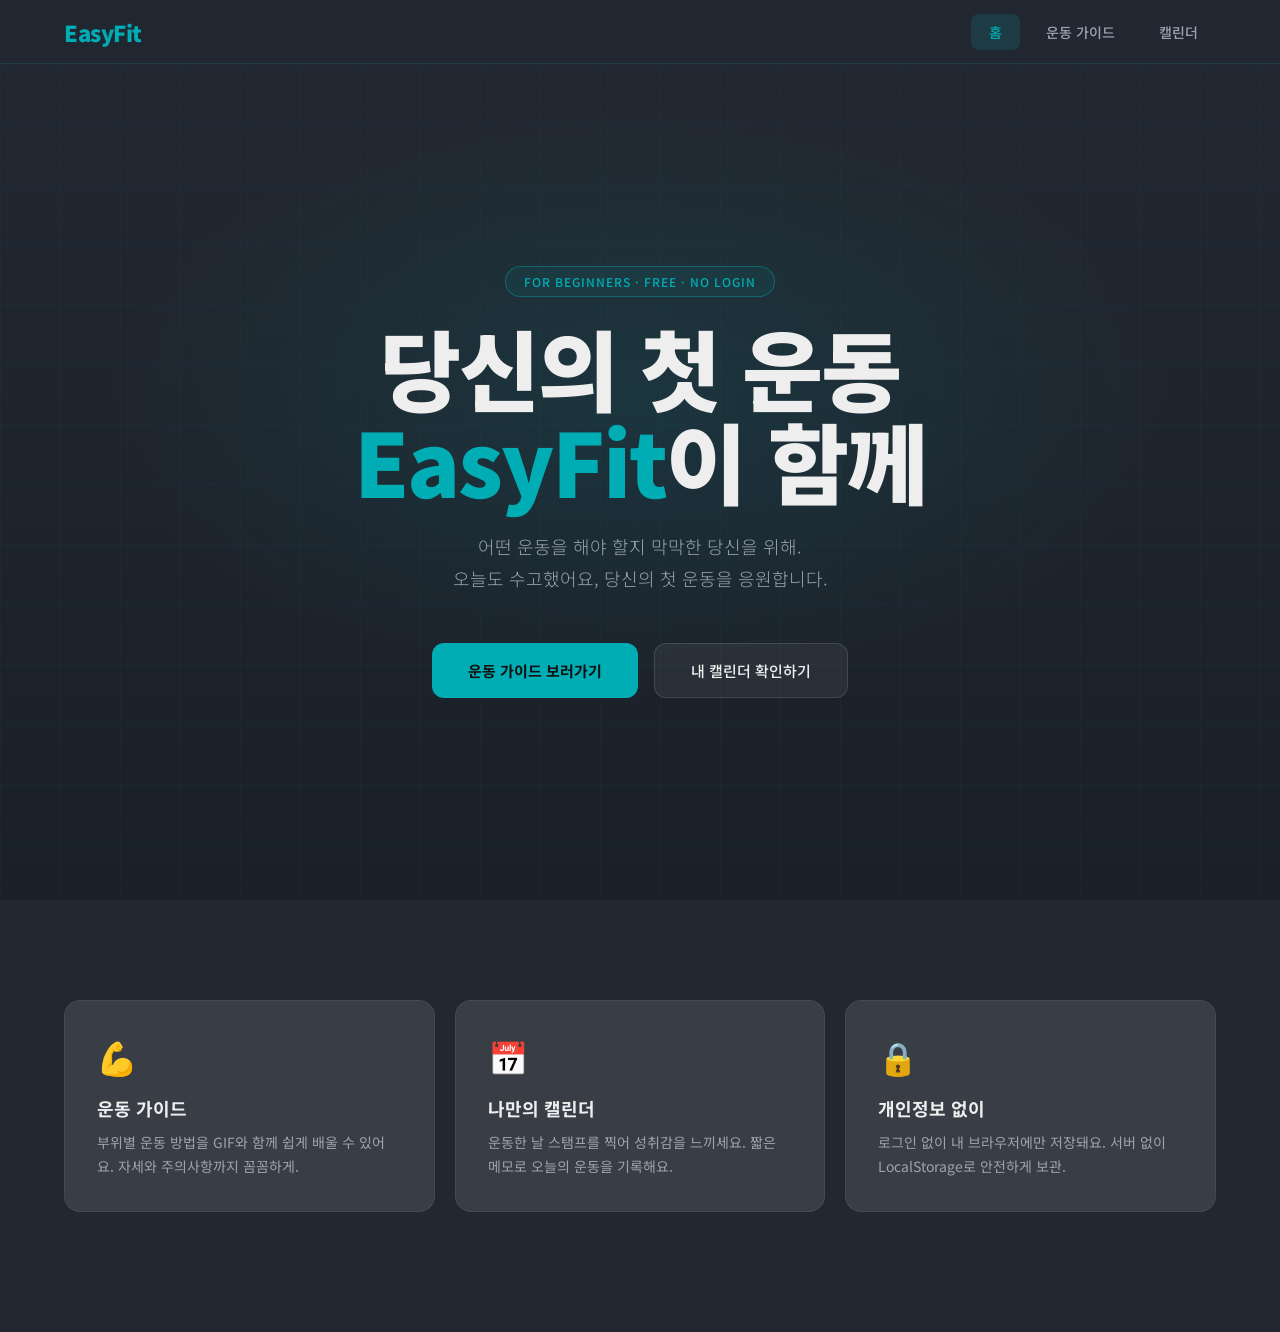
==== project(type2)/index.html @ c8033a69 "first commit" ====
<!DOCTYPE html>
<html lang="ko">
<head>
<meta charset="UTF-8"/>
<meta name="viewport" content="width=device-width, initial-scale=1.0"/>
<title>EasyFit</title>
<link rel="preconnect" href="https://fonts.googleapis.com"/>
<link href="https://fonts.googleapis.com/css2?family=Noto+Sans+KR:wght@300;400;500;700;900&display=swap" rel="stylesheet"/>
<link rel="stylesheet" href="style.css"/>
</head>
<body>

<nav>
  <div class="logo" onclick="showPage('home')">EasyFit</div>
  <div class="nav-links">
    <button class="nav-btn active" id="nav-home" onclick="showPage('home')">홈</button>
    <button class="nav-btn" id="nav-guide" onclick="showPage('guide')">운동 가이드</button>
    <button class="nav-btn" id="nav-calendar" onclick="showPage('calendar')">캘린더</button>
  </div>
</nav>  

<!-- ══ HOME ══ -->
<div class="page active" id="page-home">
  <div class="hero">
    <div class="hero-bg"></div>
    <div class="hero-grid"></div>
    <div class="hero-content">
      <span class="hero-badge">FOR BEGINNERS · FREE · NO LOGIN</span>
      <h1>당신의 첫 운동<br/><span>EasyFit</span>이 함께</h1>
      <p class="hero-sub">어떤 운동을 해야 할지 막막한 당신을 위해.<br/>오늘도 수고했어요, 당신의 첫 운동을 응원합니다.</p>
      <div class="hero-btns">
        <button class="btn-primary" onclick="showPage('guide')">운동 가이드 보러가기</button>
        <button class="btn-secondary" onclick="showPage('calendar')">내 캘린더 확인하기</button>
      </div>
    </div>
  </div>
  <div class="home-features">
    <div class="feat-card">
      <div class="feat-icon">💪</div>
      <h3>운동 가이드</h3>
      <p>부위별 운동 방법을 GIF와 함께 쉽게 배울 수 있어요. 자세와 주의사항까지 꼼꼼하게.</p>
    </div>
    <div class="feat-card">
      <div class="feat-icon">📅</div>
      <h3>나만의 캘린더</h3>
      <p>운동한 날 스탬프를 찍어 성취감을 느끼세요. 짧은 메모로 오늘의 운동을 기록해요.</p>
    </div>
    <div class="feat-card">
      <div class="feat-icon">🔒</div>
      <h3>개인정보 없이</h3>
      <p>로그인 없이 내 브라우저에만 저장돼요. 서버 없이 LocalStorage로 안전하게 보관.</p>
    </div>
  </div>
</div>

<!-- ══ GUIDE ══ -->
<div class="page" id="page-guide">
  <div class="page-header">
    <h2>운동 가이드</h2>
    <p>부위를 선택하고 카드를 눌러 자세한 방법을 확인하세요.</p>
  </div>
  <div class="tabs">
    <button class="tab active" onclick="selectTab(this,'chest')">🫁 가슴</button>
    <button class="tab" onclick="selectTab(this,'back')">🦾 등</button>
    <button class="tab" onclick="selectTab(this,'leg')">🦵 하체</button>
    <button class="tab" onclick="selectTab(this,'shoulder')">🏋️ 어깨</button>
    <button class="tab" onclick="selectTab(this,'arm')">💪 팔</button>
    <button class="tab" onclick="selectTab(this,'core')">🔥 코어</button>
  </div>
  <div class="workout-grid" id="workout-grid"></div>
</div>

<!-- ══ CALENDAR ══ -->
<div class="page" id="page-calendar">
  <div class="page-header">
    <h2>나만의 캘린더</h2>
    <p>운동한 날 스탬프를 찍고, 메모를 남겨보세요.</p>
  </div>
  <div class="calendar-wrap">
    <div class="cal-card">
      <div class="cal-nav">
        <button class="cal-arrow" onclick="changeMonth(-1)">&#8249;</button>
        <div class="cal-title" id="cal-title"></div>
        <button class="cal-arrow" onclick="changeMonth(1)">&#8250;</button>
      </div>
      <div class="cal-weekdays">
        <span>일</span><span>월</span><span>화</span><span>수</span><span>목</span><span>금</span><span>토</span>
      </div>
      <div class="cal-days" id="cal-days"></div>
    </div>

    <div class="memo-card">
      <div class="memo-date-label">선택된 날짜</div>
      <div class="memo-selected-date" id="selected-date-label">날짜를 선택하세요</div>
      <button class="memo-stamp-btn" id="stamp-btn" onclick="toggleStamp()">오운완 스탬프 찍기 ✓</button>
      <textarea class="memo-textarea" id="memo-input" placeholder="오늘 한 운동을 짧게 적어보세요&#10;예) 스쿼트 50회, 푸시업 30회"></textarea>
      <button class="memo-save-btn" onclick="saveMemo()">💾 저장하기</button>
      <div class="streak-bar">
        <div class="streak-label">🔥 이번 달 최장 연속 운동</div>
        <span class="streak-count" id="streak-count">0</span>
        <span class="streak-unit">일</span>
      </div>
    </div>
  </div>
</div>

<script src="app.js"></script>
</body>
</html>
---- project(type2)/style.css ----
/* ── RESET & VARIABLES ── */
* {
  margin: 0;
  padding: 0;
  box-sizing: border-box;
}

:root {
  --bg: #222831;
  --card: #393E46;
  --teal: #00ADB5;
  --teal-dim: #008f96;
  --white: #EEEEEE;
  --gray: #9ca3af;
  --font: 'Noto Sans KR', sans-serif;
}

body {
  background: var(--bg);
  color: var(--white);
  font-family: var(--font);
  min-height: 100vh;
  overflow-x: hidden;
}

/* ── NAV ── */
nav {
  position: fixed;
  top: 0; left: 0; right: 0;
  z-index: 100;
  display: flex;
  align-items: center;
  justify-content: space-between;
  padding: 0 5%;
  height: 64px;
  background: rgba(34, 40, 49, 0.92);
  backdrop-filter: blur(12px);
  border-bottom: 1px solid rgba(0, 173, 181, 0.15);
}

.logo {
  font-size: 22px;
  font-weight: 900;
  color: var(--teal);
  letter-spacing: -0.5px;
  cursor: pointer;
}

.nav-links {
  display: flex;
  gap: 8px;
}

.nav-btn {
  background: none;
  border: none;
  color: var(--gray);
  font-family: var(--font);
  font-size: 14px;
  font-weight: 500;
  padding: 8px 18px;
  border-radius: 8px;
  cursor: pointer;
  transition: all 0.2s;
}

.nav-btn:hover,
.nav-btn.active {
  background: rgba(0, 173, 181, 0.15);
  color: var(--teal);
}

/* ── PAGES ── */
.page {
  display: none;
  padding-top: 64px;
  min-height: 100vh;
}

.page.active {
  display: block;
}

/* ══════════════════════════════
   HOME PAGE (HERO SECTION - 중앙 정렬 보정)
══════════════════════════════ */
.hero {
  position: relative;
  height: calc(100vh - 64px);
  display: flex;
  flex-direction: column;
  align-items: center;      /* 가로 중앙 */
  justify-content: center;   /* 세로 중앙 */
  text-align: center;        /* 텍스트 중앙 */
  padding: 0 5%;
  overflow: hidden;
}

.hero-bg {
  position: absolute;
  inset: 0;
  background:
    radial-gradient(ellipse 60% 50% at 50% 40%, rgba(0, 173, 181, 0.12) 0%, transparent 70%),
    linear-gradient(180deg, var(--bg) 0%, #1a2029 100%);
}

.hero-grid {
  position: absolute;
  inset: 0;
  background-image:
    linear-gradient(rgba(0, 173, 181, 0.04) 1px, transparent 1px),
    linear-gradient(90deg, rgba(0, 173, 181, 0.04) 1px, transparent 1px);
  background-size: 60px 60px;
}

.hero-content {
  position: relative;
  z-index: 1;
  display: flex;
  flex-direction: column;
  align-items: center;      /* 내부 요소 모두 중앙 정렬 */
  width: 100%;
  max-width: 800px;
}

.hero-badge {
  display: inline-block;
  margin-bottom: 24px;
  padding: 6px 18px;
  border: 1px solid rgba(0, 173, 181, 0.4);
  border-radius: 20px;
  font-size: 12px;
  font-weight: 500;
  color: var(--teal);
  letter-spacing: 1px;
  background: rgba(0, 173, 181, 0.08);
}

.hero h1 {
  font-size: clamp(42px, 7vw, 88px);
  font-weight: 900;
  line-height: 1.05;
  letter-spacing: -2px;
  margin-bottom: 24px;
  width: 100%;
}

.hero h1 span {
  color: var(--teal);
}

.hero-sub {
  font-size: clamp(14px, 2vw, 18px);
  color: var(--gray);
  font-weight: 300;
  line-height: 1.8;
  margin-bottom: 48px;
  max-width: 520px;
  word-break: keep-all;    /* 한글 줄바꿈 예쁘게 */
}

.hero-btns {
  display: flex;
  gap: 16px;
  justify-content: center;
  flex-wrap: wrap;
  width: 100%;
}

.btn-primary, .btn-secondary {
  font-family: var(--font);
  font-size: 15px;
  padding: 16px 36px;
  border-radius: 12px;
  cursor: pointer;
  transition: all 0.25s;
}

.btn-primary {
  background: var(--teal);
  color: #111;
  font-weight: 700;
  border: none;
}

.btn-primary:hover {
  background: var(--teal-dim);
  transform: translateY(-2px);
}

.btn-secondary {
  background: rgba(255, 255, 255, 0.06);
  color: var(--white);
  font-weight: 500;
  border: 1px solid rgba(255, 255, 255, 0.12);
}

.btn-secondary:hover {
  background: rgba(255, 255, 255, 0.12);
  transform: translateY(-2px);
}

/* ══════════════════════════════
   HOME FEATURES (SCROLL REVEAL 애니메이션 적용)
══════════════════════════════ */
.home-features {
  display: flex;
  gap: 20px;
  padding: 100px 5% 120px;
  flex-wrap: wrap;
  justify-content: center;
}

.feat-card {
  flex: 1;
  min-width: 280px;
  max-width: 380px;
  background: var(--card);
  border-radius: 16px;
  padding: 32px;
  border: 1px solid rgba(255, 255, 255, 0.06);
  transition: all 0.8s cubic-bezier(0.22, 1, 0.36, 1); /* 등장 transition */
  
  /* 등장 전 초기 상태 */
  opacity: 0;
  transform: translateY(50px);
}

/* JS로 붙여줄 클래스 */
.feat-card.reveal {
  opacity: 1;
  transform: translateY(0);
}

.feat-card:hover {
  border-color: rgba(0, 173, 181, 0.3);
}

.feat-icon {
  font-size: 32px;
  margin-bottom: 16px;
}

.feat-card h3 {
  font-size: 18px;
  font-weight: 700;
  margin-bottom: 10px;
}

.feat-card p {
  font-size: 14px;
  color: var(--gray);
  line-height: 1.7;
}

/* ══════════════════════════════
   WORKOUT GUIDE PAGE
══════════════════════════════ */
.page-header {
  padding: 48px 5% 0;
  margin-bottom: 32px;
}

.page-header h2 { font-size: 32px; font-weight: 900; }
.page-header p { color: var(--gray); margin-top: 8px; font-size: 14px; }

.tabs {
  display: flex;
  gap: 8px;
  padding: 0 5%;
  margin-bottom: 32px;
  flex-wrap: wrap;
}

.tab {
  background: var(--card);
  border: 1px solid rgba(255, 255, 255, 0.08);
  color: var(--gray);
  font-family: var(--font);
  font-size: 14px;
  padding: 10px 22px;
  border-radius: 10px;
  cursor: pointer;
  transition: all 0.2s;
}

.tab.active {
  background: var(--teal);
  color: #111;
  font-weight: 700;
}

.workout-grid {
  display: grid;
  grid-template-columns: repeat(auto-fill, minmax(300px, 1fr));
  gap: 20px;
  padding: 0 5% 80px;
}

.workout-card {
  background: var(--card);
  border-radius: 16px;
  overflow: hidden;
  border: 1px solid rgba(255, 255, 255, 0.06);
  cursor: pointer;
  transition: transform 0.25s;
}

.workout-thumb {
  width: 100%;
  height: 180px;
  background: #1a2535;
  overflow: hidden;
}

.workout-thumb img {
  width: 100%;
  height: 100%;
  object-fit: cover;
}

.workout-body { padding: 20px; }
.workout-title { font-size: 17px; font-weight: 700; margin-bottom: 6px; }

.workout-meta { display: flex; gap: 10px; margin-bottom: 12px; }
.tag {
  font-size: 11px;
  padding: 3px 10px;
  border-radius: 6px;
  background: rgba(0, 173, 181, 0.15);
  color: var(--teal);
}

/* Accordion */
.accordion {
  max-height: 0;
  overflow: hidden;
  transition: max-height 0.4s ease;
}

.accordion.open { max-height: 500px; }
.accordion-inner {
  padding: 20px;
  border-top: 1px solid rgba(255, 255, 255, 0.08);
  background: rgba(0, 0, 0, 0.2);
}

.accordion-section { margin-bottom: 16px; }
.accordion-label { font-size: 11px; font-weight: 700; color: var(--teal); margin-bottom: 6px; }
.accordion-text { font-size: 13px; color: var(--gray); line-height: 1.7; }

/* 유튜브 영상 링크 버튼 */
.video-btn {
  display: block;
  text-align: center;
  background: rgba(0, 173, 181, 0.1);
  color: var(--teal);
  text-decoration: none;
  padding: 12px;
  border-radius: 8px;
  font-size: 13px;
  font-weight: 700;
  margin-top: 16px;
  border: 1px solid rgba(0, 173, 181, 0.3);
  transition: all 0.2s;
}

.video-btn:hover {
  background: var(--teal);
  color: #111;
}

/* ══════════════════════════════
   CALENDAR PAGE
══════════════════════════════ */
.calendar-wrap {
  padding: 0 5% 80px;
  display: grid;
  grid-template-columns: 1fr 340px;
  gap: 24px;
}

.cal-card {
  background: var(--card);
  border-radius: 20px;
  padding: 32px;
}

.cal-nav { display: flex; align-items: center; justify-content: space-between; margin-bottom: 28px; }
.cal-title { font-size: 22px; font-weight: 900; }
.cal-arrow {
  width: 42px;
  height: 42px;
  display: inline-flex;
  align-items: center;
  justify-content: center;
  background: rgba(0, 173, 181, 0.12);
  border: 1px solid rgba(0, 173, 181, 0.3);
  border-radius: 12px;
  color: var(--teal);
  font-family: var(--font);
  font-size: 30px;
  line-height: 1;
  cursor: pointer;
  transition: all 0.2s;
}

.cal-arrow:hover {
  background: var(--teal);
  color: #111;
  transform: translateY(-1px);
}

.cal-weekdays { display: grid; grid-template-columns: repeat(7, 1fr); gap: 4px; text-align: center; margin-bottom: 8px;}
.cal-weekdays span { font-size: 12px; font-weight: 700; color: var(--gray); }

.cal-days { display: grid; grid-template-columns: repeat(7, 1fr); gap: 4px; }
.cal-day {
  aspect-ratio: 1;
  display: flex;
  align-items: center;
  justify-content: center;
  border-radius: 12px;
  cursor: pointer;
  font-size: 14px;
  transition: all 0.2s;
}

.cal-day.today { color: var(--teal); font-weight: 700; border: 1px solid var(--teal); }
.cal-day.stamped { background: var(--teal); color: #111; font-weight: 900; }
.cal-day.selected { background: rgba(0, 173, 181, 0.15); }

/* Memo Panel */
.memo-card {
  background: var(--card);
  border-radius: 20px;
  padding: 28px;
  display: flex;
  flex-direction: column;
  gap: 12px;
  position: sticky;
  top: 80px;
}

.memo-selected-date { font-size: 20px; font-weight: 900; }

.memo-stamp-btn {
  background: none;
  border: 2px solid var(--teal);
  color: var(--teal);
  font-weight: 700;
  padding: 14px;
  border-radius: 12px;
  cursor: pointer;
}

.memo-stamp-btn.stamped { background: var(--teal); color: #111; }

.memo-textarea {
  background: rgba(0, 0, 0, 0.25);
  border: 1px solid rgba(255, 255, 255, 0.08);
  color: var(--white);
  padding: 16px;
  border-radius: 12px;
  height: 140px;
  resize: none;
}

.memo-save-btn {
  background: rgba(0, 173, 181, 0.15);
  color: var(--teal);
  font-weight: 700;
  padding: 12px;
  border-radius: 10px;
  border: 1px solid var(--teal);
  cursor: pointer;
}

.streak-bar {
  padding: 16px;
  background: rgba(0, 0, 0, 0.2);
  border-radius: 12px;
  text-align: center;
}

.streak-count { font-size: 28px; font-weight: 900; color: var(--teal); }

/* RESPONSIVE */
@media (max-width: 900px) {
  .calendar-wrap { grid-template-columns: 1fr; }
  .memo-card { position: static; }
}
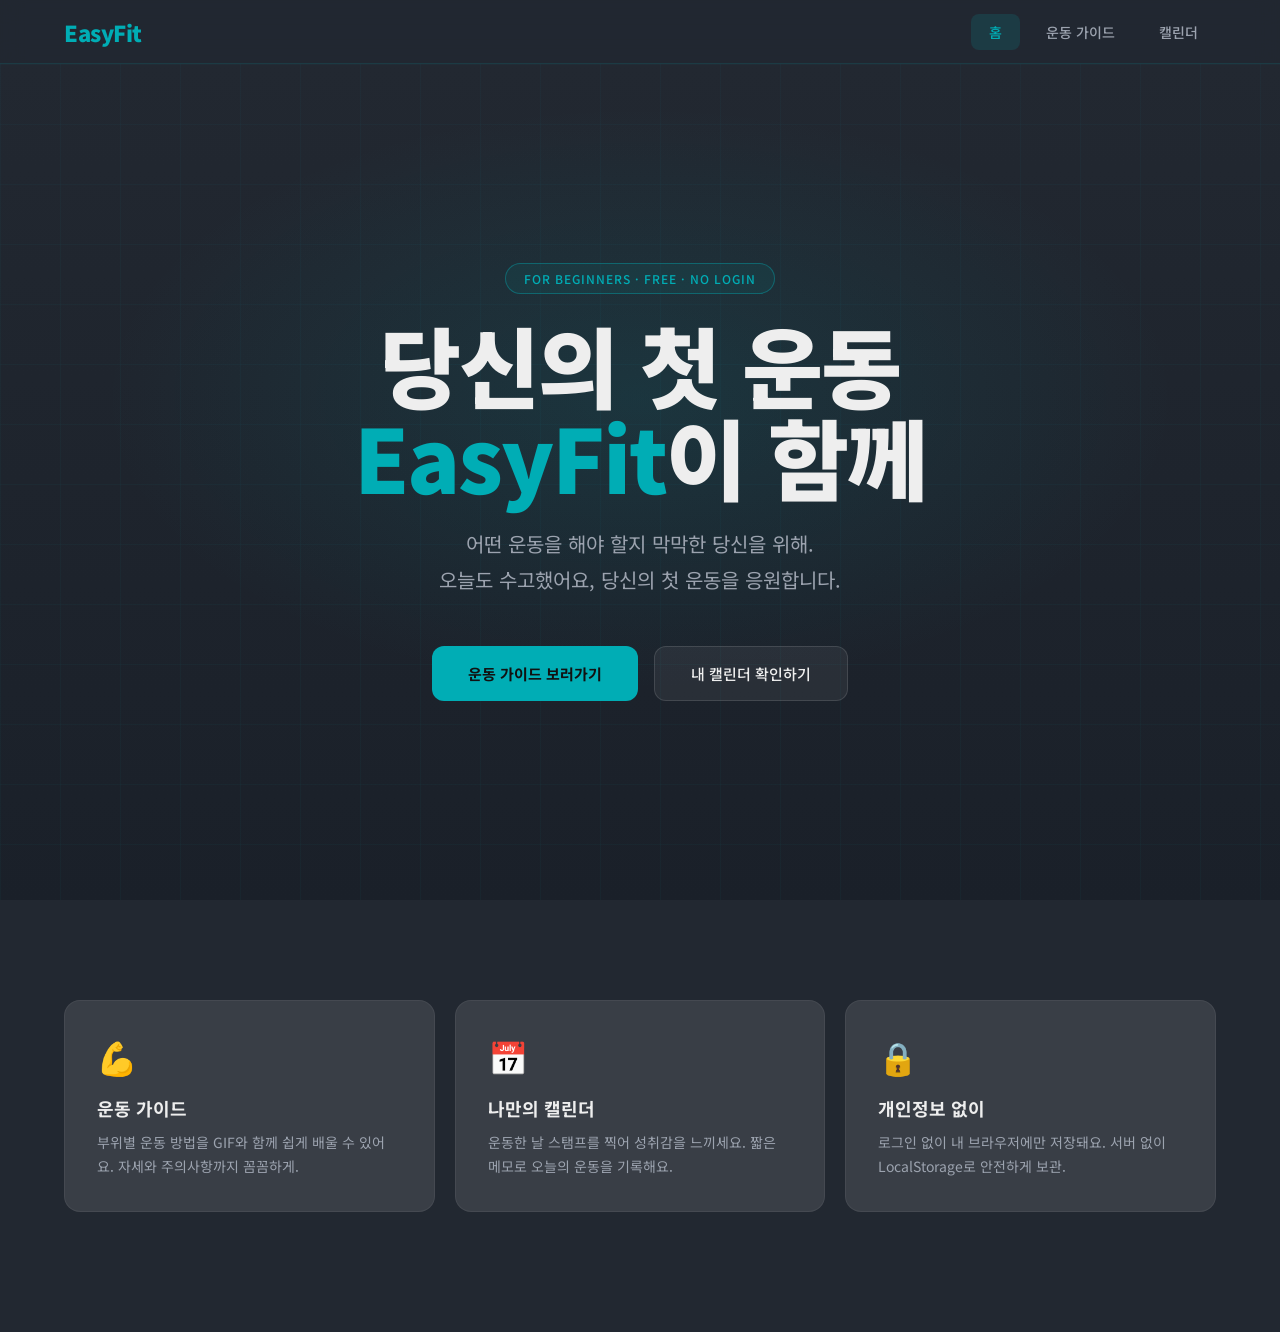
==== commit 64733e95: "운동가이드 카드 크기 수정, 캘린더 수정" ====
--- a/project(type2)/index.html
+++ b/project(type2)/index.html
@@ -1,109 +1,114 @@
 <!DOCTYPE html>
 <html lang="ko">
+
 <head>
-<meta charset="UTF-8"/>
-<meta name="viewport" content="width=device-width, initial-scale=1.0"/>
-<title>EasyFit</title>
-<link rel="preconnect" href="https://fonts.googleapis.com"/>
-<link href="https://fonts.googleapis.com/css2?family=Noto+Sans+KR:wght@300;400;500;700;900&display=swap" rel="stylesheet"/>
-<link rel="stylesheet" href="style.css"/>
+  <meta charset="UTF-8" />
+  <meta name="viewport" content="width=device-width, initial-scale=1.0" />
+  <title>EasyFit</title>
+  <link rel="preconnect" href="https://fonts.googleapis.com" />
+  <link href="https://fonts.googleapis.com/css2?family=Noto+Sans+KR:wght@300;400;500;700;900&display=swap"
+    rel="stylesheet" />
+  <link rel="stylesheet" href="style.css" />
 </head>
+
 <body>
 
-<nav>
-  <div class="logo" onclick="showPage('home')">EasyFit</div>
-  <div class="nav-links">
-    <button class="nav-btn active" id="nav-home" onclick="showPage('home')">홈</button>
-    <button class="nav-btn" id="nav-guide" onclick="showPage('guide')">운동 가이드</button>
-    <button class="nav-btn" id="nav-calendar" onclick="showPage('calendar')">캘린더</button>
-  </div>
-</nav>  
+  <nav>
+    <div class="logo" onclick="showPage('home')">EasyFit</div>
+    <div class="nav-links">
+      <button class="nav-btn active" id="nav-home" onclick="showPage('home')">홈</button>
+      <button class="nav-btn" id="nav-guide" onclick="showPage('guide')">운동 가이드</button>
+      <button class="nav-btn" id="nav-calendar" onclick="showPage('calendar')">캘린더</button>
+    </div>
+  </nav>
 
-<!-- ══ HOME ══ -->
-<div class="page active" id="page-home">
-  <div class="hero">
-    <div class="hero-bg"></div>
-    <div class="hero-grid"></div>
-    <div class="hero-content">
-      <span class="hero-badge">FOR BEGINNERS · FREE · NO LOGIN</span>
-      <h1>당신의 첫 운동<br/><span>EasyFit</span>이 함께</h1>
-      <p class="hero-sub">어떤 운동을 해야 할지 막막한 당신을 위해.<br/>오늘도 수고했어요, 당신의 첫 운동을 응원합니다.</p>
-      <div class="hero-btns">
-        <button class="btn-primary" onclick="showPage('guide')">운동 가이드 보러가기</button>
-        <button class="btn-secondary" onclick="showPage('calendar')">내 캘린더 확인하기</button>
+  <!-- ══ HOME ══ -->
+  <div class="page active" id="page-home">
+    <div class="hero">
+      <div class="hero-bg"></div>
+      <div class="hero-grid"></div>
+      <div class="hero-content">
+        <span class="hero-badge">FOR BEGINNERS · FREE · NO LOGIN</span>
+        <h1>당신의 첫 운동<br /><span>EasyFit</span>이 함께</h1>
+        <p class="hero-sub">어떤 운동을 해야 할지 막막한 당신을 위해.<br />오늘도 수고했어요, 당신의 첫 운동을 응원합니다.</p>
+        <div class="hero-btns">
+          <button class="btn-primary" onclick="showPage('guide')">운동 가이드 보러가기</button>
+          <button class="btn-secondary" onclick="showPage('calendar')">내 캘린더 확인하기</button>
+        </div>
+      </div>
+    </div>
+    <div class="home-features">
+      <div class="feat-card">
+        <div class="feat-icon">💪</div>
+        <h3>운동 가이드</h3>
+        <p>부위별 운동 방법을 GIF와 함께 쉽게 배울 수 있어요. 자세와 주의사항까지 꼼꼼하게.</p>
+      </div>
+      <div class="feat-card">
+        <div class="feat-icon">📅</div>
+        <h3>나만의 캘린더</h3>
+        <p>운동한 날 스탬프를 찍어 성취감을 느끼세요. 짧은 메모로 오늘의 운동을 기록해요.</p>
+      </div>
+      <div class="feat-card">
+        <div class="feat-icon">🔒</div>
+        <h3>개인정보 없이</h3>
+        <p>로그인 없이 내 브라우저에만 저장돼요. 서버 없이 LocalStorage로 안전하게 보관.</p>
       </div>
     </div>
   </div>
-  <div class="home-features">
-    <div class="feat-card">
-      <div class="feat-icon">💪</div>
-      <h3>운동 가이드</h3>
-      <p>부위별 운동 방법을 GIF와 함께 쉽게 배울 수 있어요. 자세와 주의사항까지 꼼꼼하게.</p>
+
+  <!-- ══ GUIDE ══ -->
+  <div class="page" id="page-guide">
+    <div class="page-header">
+      <h2>운동 가이드</h2>
+      <p>부위를 선택하고 카드를 눌러 자세한 방법을 확인하세요.</p>
     </div>
-    <div class="feat-card">
-      <div class="feat-icon">📅</div>
-      <h3>나만의 캘린더</h3>
-      <p>운동한 날 스탬프를 찍어 성취감을 느끼세요. 짧은 메모로 오늘의 운동을 기록해요.</p>
+    <div class="tabs">
+      <button class="tab active" onclick="selectTab(this,'chest')">🫁 가슴</button>
+      <button class="tab" onclick="selectTab(this,'back')">🦾 등</button>
+      <button class="tab" onclick="selectTab(this,'leg')">🦵 하체</button>
+      <button class="tab" onclick="selectTab(this,'shoulder')">🏋️ 어깨</button>
+      <button class="tab" onclick="selectTab(this,'arm')">💪 팔</button>
+      <button class="tab" onclick="selectTab(this,'core')">🔥 코어</button>
     </div>
-    <div class="feat-card">
-      <div class="feat-icon">🔒</div>
-      <h3>개인정보 없이</h3>
-      <p>로그인 없이 내 브라우저에만 저장돼요. 서버 없이 LocalStorage로 안전하게 보관.</p>
+    <div class="workout-grid" id="workout-grid"></div>
+  </div>
+
+  <!-- ══ CALENDAR ══ -->
+  <div class="page" id="page-calendar">
+    <div class="page-header">
+      <h2>나만의 캘린더</h2>
+      <p>운동한 날 스탬프를 찍고, 메모를 남겨보세요.</p>
     </div>
-  </div>
-</div>
+    <div class="calendar-wrap">
+      <div class="cal-card">
+        <div class="cal-nav">
+          <button class="cal-arrow" onclick="changeMonth(-1)">&#8249;</button>
+          <div class="cal-title" id="cal-title"></div>
+          <button class="cal-arrow" onclick="changeMonth(1)">&#8250;</button>
+        </div>
+        <div class="cal-weekdays">
+          <span>일</span><span>월</span><span>화</span><span>수</span><span>목</span><span>금</span><span>토</span>
+        </div>
+        <div class="cal-days" id="cal-days"></div>
+      </div>
 
-<!-- ══ GUIDE ══ -->
-<div class="page" id="page-guide">
-  <div class="page-header">
-    <h2>운동 가이드</h2>
-    <p>부위를 선택하고 카드를 눌러 자세한 방법을 확인하세요.</p>
-  </div>
-  <div class="tabs">
-    <button class="tab active" onclick="selectTab(this,'chest')">🫁 가슴</button>
-    <button class="tab" onclick="selectTab(this,'back')">🦾 등</button>
-    <button class="tab" onclick="selectTab(this,'leg')">🦵 하체</button>
-    <button class="tab" onclick="selectTab(this,'shoulder')">🏋️ 어깨</button>
-    <button class="tab" onclick="selectTab(this,'arm')">💪 팔</button>
-    <button class="tab" onclick="selectTab(this,'core')">🔥 코어</button>
-  </div>
-  <div class="workout-grid" id="workout-grid"></div>
-</div>
-
-<!-- ══ CALENDAR ══ -->
-<div class="page" id="page-calendar">
-  <div class="page-header">
-    <h2>나만의 캘린더</h2>
-    <p>운동한 날 스탬프를 찍고, 메모를 남겨보세요.</p>
-  </div>
-  <div class="calendar-wrap">
-    <div class="cal-card">
-      <div class="cal-nav">
-        <button class="cal-arrow" onclick="changeMonth(-1)">&#8249;</button>
-        <div class="cal-title" id="cal-title"></div>
-        <button class="cal-arrow" onclick="changeMonth(1)">&#8250;</button>
-      </div>
-      <div class="cal-weekdays">
-        <span>일</span><span>월</span><span>화</span><span>수</span><span>목</span><span>금</span><span>토</span>
-      </div>
-      <div class="cal-days" id="cal-days"></div>
-    </div>
-
-    <div class="memo-card">
-      <div class="memo-date-label">선택된 날짜</div>
-      <div class="memo-selected-date" id="selected-date-label">날짜를 선택하세요</div>
-      <button class="memo-stamp-btn" id="stamp-btn" onclick="toggleStamp()">오운완 스탬프 찍기 ✓</button>
-      <textarea class="memo-textarea" id="memo-input" placeholder="오늘 한 운동을 짧게 적어보세요&#10;예) 스쿼트 50회, 푸시업 30회"></textarea>
-      <button class="memo-save-btn" onclick="saveMemo()">💾 저장하기</button>
-      <div class="streak-bar">
-        <div class="streak-label">🔥 이번 달 최장 연속 운동</div>
-        <span class="streak-count" id="streak-count">0</span>
-        <span class="streak-unit">일</span>
+      <div class="memo-card">
+        <div class="memo-date-label">선택된 날짜</div>
+        <div class="memo-selected-date" id="selected-date-label">날짜를 선택하세요</div>
+        <button class="memo-stamp-btn" id="stamp-btn" onclick="toggleStamp()">오운완 스탬프 찍기 ✓</button>
+        <textarea class="memo-textarea" id="memo-input"
+          placeholder="오늘 한 운동을 짧게 적어보세요&#10;예) 스쿼트 50회, 푸시업 30회"></textarea>
+        <button class="memo-save-btn" onclick="saveMemo()">💾 저장하기</button>
+        <div class="streak-bar">
+          <div class="streak-label">🔥 이번 달 최장 연속 운동</div>
+          <span class="streak-count" id="streak-count">0</span>
+          <span class="streak-unit">일</span>
+        </div>
       </div>
     </div>
   </div>
-</div>
 
-<script src="app.js"></script>
+  <script src="app.js"></script>
 </body>
-</html>
+
+</html>
--- a/project(type2)/style.css
+++ b/project(type2)/style.css
@@ -26,7 +26,9 @@
 /* ── NAV ── */
 nav {
   position: fixed;
-  top: 0; left: 0; right: 0;
+  top: 0;
+  left: 0;
+  right: 0;
   z-index: 100;
   display: flex;
   align-items: center;
@@ -89,9 +91,12 @@
   height: calc(100vh - 64px);
   display: flex;
   flex-direction: column;
-  align-items: center;      /* 가로 중앙 */
-  justify-content: center;   /* 세로 중앙 */
-  text-align: center;        /* 텍스트 중앙 */
+  align-items: center;
+  /* 가로 중앙 */
+  justify-content: center;
+  /* 세로 중앙 */
+  text-align: center;
+  /* 텍스트 중앙 */
   padding: 0 5%;
   overflow: hidden;
 }
@@ -118,7 +123,8 @@
   z-index: 1;
   display: flex;
   flex-direction: column;
-  align-items: center;      /* 내부 요소 모두 중앙 정렬 */
+  align-items: center;
+  /* 내부 요소 모두 중앙 정렬 */
   width: 100%;
   max-width: 800px;
 }
@@ -150,13 +156,14 @@
 }
 
 .hero-sub {
-  font-size: clamp(14px, 2vw, 18px);
+  font-size: clamp(16px, 2.5vw, 20px);
   color: var(--gray);
-  font-weight: 300;
+  font-weight: 400;
   line-height: 1.8;
   margin-bottom: 48px;
   max-width: 520px;
-  word-break: keep-all;    /* 한글 줄바꿈 예쁘게 */
+  word-break: keep-all;
+  /* 한글 줄바꿈 예쁘게 */
 }
 
 .hero-btns {
@@ -167,7 +174,8 @@
   width: 100%;
 }
 
-.btn-primary, .btn-secondary {
+.btn-primary,
+.btn-secondary {
   font-family: var(--font);
   font-size: 15px;
   padding: 16px 36px;
@@ -219,8 +227,9 @@
   border-radius: 16px;
   padding: 32px;
   border: 1px solid rgba(255, 255, 255, 0.06);
-  transition: all 0.8s cubic-bezier(0.22, 1, 0.36, 1); /* 등장 transition */
-  
+  transition: all 0.8s cubic-bezier(0.22, 1, 0.36, 1);
+  /* 등장 transition */
+
   /* 등장 전 초기 상태 */
   opacity: 0;
   transform: translateY(50px);
@@ -261,8 +270,16 @@
   margin-bottom: 32px;
 }
 
-.page-header h2 { font-size: 32px; font-weight: 900; }
-.page-header p { color: var(--gray); margin-top: 8px; font-size: 14px; }
+.page-header h2 {
+  font-size: 32px;
+  font-weight: 900;
+}
+
+.page-header p {
+  color: var(--gray);
+  margin-top: 8px;
+  font-size: 14px;
+}
 
 .tabs {
   display: flex;
@@ -308,7 +325,7 @@
 
 .workout-thumb {
   width: 100%;
-  height: 180px;
+  height: 260px;
   background: #1a2535;
   overflow: hidden;
 }
@@ -319,10 +336,22 @@
   object-fit: cover;
 }
 
-.workout-body { padding: 20px; }
-.workout-title { font-size: 17px; font-weight: 700; margin-bottom: 6px; }
-
-.workout-meta { display: flex; gap: 10px; margin-bottom: 12px; }
+.workout-body {
+  padding: 20px;
+}
+
+.workout-title {
+  font-size: 17px;
+  font-weight: 700;
+  margin-bottom: 6px;
+}
+
+.workout-meta {
+  display: flex;
+  gap: 10px;
+  margin-bottom: 12px;
+}
+
 .tag {
   font-size: 11px;
   padding: 3px 10px;
@@ -338,16 +367,32 @@
   transition: max-height 0.4s ease;
 }
 
-.accordion.open { max-height: 500px; }
+.accordion.open {
+  max-height: 500px;
+}
+
 .accordion-inner {
   padding: 20px;
   border-top: 1px solid rgba(255, 255, 255, 0.08);
   background: rgba(0, 0, 0, 0.2);
 }
 
-.accordion-section { margin-bottom: 16px; }
-.accordion-label { font-size: 11px; font-weight: 700; color: var(--teal); margin-bottom: 6px; }
-.accordion-text { font-size: 13px; color: var(--gray); line-height: 1.7; }
+.accordion-section {
+  margin-bottom: 16px;
+}
+
+.accordion-label {
+  font-size: 11px;
+  font-weight: 700;
+  color: var(--teal);
+  margin-bottom: 6px;
+}
+
+.accordion-text {
+  font-size: 13px;
+  color: var(--gray);
+  line-height: 1.7;
+}
 
 /* 유튜브 영상 링크 버튼 */
 .video-btn {
@@ -386,8 +431,18 @@
   padding: 32px;
 }
 
-.cal-nav { display: flex; align-items: center; justify-content: space-between; margin-bottom: 28px; }
-.cal-title { font-size: 22px; font-weight: 900; }
+.cal-nav {
+  display: flex;
+  align-items: center;
+  justify-content: space-between;
+  margin-bottom: 28px;
+}
+
+.cal-title {
+  font-size: 22px;
+  font-weight: 900;
+}
+
 .cal-arrow {
   width: 42px;
   height: 42px;
@@ -411,24 +466,76 @@
   transform: translateY(-1px);
 }
 
-.cal-weekdays { display: grid; grid-template-columns: repeat(7, 1fr); gap: 4px; text-align: center; margin-bottom: 8px;}
-.cal-weekdays span { font-size: 12px; font-weight: 700; color: var(--gray); }
-
-.cal-days { display: grid; grid-template-columns: repeat(7, 1fr); gap: 4px; }
+.cal-weekdays {
+  display: grid;
+  grid-template-columns: repeat(7, 1fr);
+  gap: 4px;
+  text-align: center;
+  margin-bottom: 8px;
+}
+
+.cal-weekdays span {
+  font-size: 12px;
+  font-weight: 700;
+  color: var(--gray);
+}
+
+.cal-days {
+  display: grid;
+  grid-template-columns: repeat(7, 1fr);
+  gap: 4px;
+}
+
 .cal-day {
+  position: relative;
   aspect-ratio: 1;
   display: flex;
+  flex-direction: column;
   align-items: center;
   justify-content: center;
   border-radius: 12px;
   cursor: pointer;
   font-size: 14px;
   transition: all 0.2s;
-}
-
-.cal-day.today { color: var(--teal); font-weight: 700; border: 1px solid var(--teal); }
-.cal-day.stamped { background: var(--teal); color: #111; font-weight: 900; }
-.cal-day.selected { background: rgba(0, 173, 181, 0.15); }
+  border: 1px solid rgba(255, 255, 255, 0.08);
+  padding: 4px;
+  overflow: hidden;
+}
+
+.cal-day-memo {
+  position: absolute;
+  bottom: 4px;
+  left: 50%;
+  transform: translateX(-50%);
+  font-size: 10px;
+  color: rgba(255, 255, 255, 0.6);
+  white-space: nowrap;
+  overflow: hidden;
+  text-overflow: ellipsis;
+  width: 90%;
+  text-align: center;
+  font-weight: 400;
+}
+
+.cal-day.stamped .cal-day-memo {
+  color: rgba(0, 0, 0, 0.6);
+}
+
+.cal-day.today {
+  color: var(--teal);
+  font-weight: 700;
+  border: 1px solid var(--teal);
+}
+
+.cal-day.stamped {
+  background: var(--teal);
+  color: #111;
+  font-weight: 900;
+}
+
+.cal-day.selected {
+  background: rgba(0, 173, 181, 0.15);
+}
 
 /* Memo Panel */
 .memo-card {
@@ -442,7 +549,10 @@
   top: 80px;
 }
 
-.memo-selected-date { font-size: 20px; font-weight: 900; }
+.memo-selected-date {
+  font-size: 20px;
+  font-weight: 900;
+}
 
 .memo-stamp-btn {
   background: none;
@@ -454,7 +564,10 @@
   cursor: pointer;
 }
 
-.memo-stamp-btn.stamped { background: var(--teal); color: #111; }
+.memo-stamp-btn.stamped {
+  background: var(--teal);
+  color: #111;
+}
 
 .memo-textarea {
   background: rgba(0, 0, 0, 0.25);
@@ -483,10 +596,19 @@
   text-align: center;
 }
 
-.streak-count { font-size: 28px; font-weight: 900; color: var(--teal); }
+.streak-count {
+  font-size: 28px;
+  font-weight: 900;
+  color: var(--teal);
+}
 
 /* RESPONSIVE */
 @media (max-width: 900px) {
-  .calendar-wrap { grid-template-columns: 1fr; }
-  .memo-card { position: static; }
-}
+  .calendar-wrap {
+    grid-template-columns: 1fr;
+  }
+
+  .memo-card {
+    position: static;
+  }
+}
